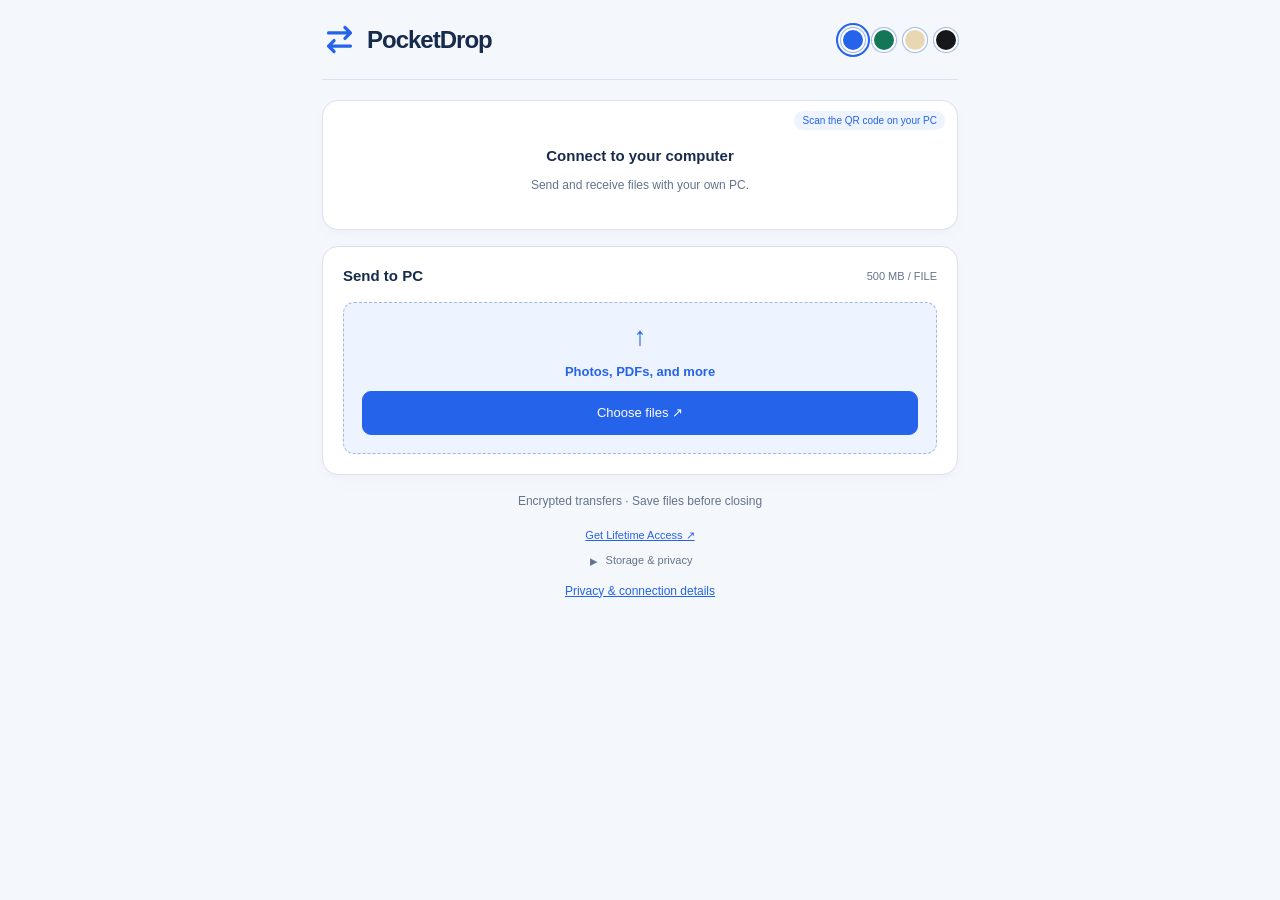
==== phone/index.html @ 86caded1 "Deploy Pro phone transfer companion" ====
<!doctype html><html lang="en"><head><meta charset="utf-8"><meta name="viewport" content="width=device-width,initial-scale=1"><meta name="referrer" content="no-referrer"><title>PocketDrop · File Transfer</title><link rel="stylesheet" href="app.css?v=0.10.14"><script src="theme.js?v=0.10.14"></script><script type="module" src="app.js?v=0.10.14"></script></head><body>
<div class="shell"><header><a class="brand" href="index.html"><img class="brand-icon" src="icons/logo.svg" width="35" height="35" alt="">PocketDrop</a><span class="local-label">Private file transfer</span><div class="theme-picker" role="group" aria-label="Color theme"><button type="button" data-theme-choice="blue" aria-label="Blue theme" title="Blue"></button><button type="button" data-theme-choice="green" aria-label="Green theme" title="Green"></button><button type="button" data-theme-choice="reading" aria-label="Reading theme" title="Reading"></button><button type="button" data-theme-choice="black" aria-label="Black theme" title="Black"></button></div></header>
<div class="layout">
<main><div class="eyebrow">A LITTLE CLOSER. A LOT LESS EMAILING YOURSELF.</div><h1 id="title">My files</h1><p class="intro" id="intro">Phone to PC. Everything in one place.</p>
<div id="notice" role="status" aria-live="polite" hidden></div>
<section class="card pro-preview" hidden><label><input id="pro-mode" type="checkbox"> Pro test · Large files &amp; resume</label><p class="small">Developer preview · up to 10 GB · no payment required for this test</p></section>
<section class="card" id="pc-directory"><h2>Save directly to PC</h2><p id="directory-name" class="small">Choose a folder before connecting</p><button id="choose-directory" class="primary">Choose PC folder</button><p class="small">Incoming files will save in here.</p></section>
<section class="card pairing"><div class="section-heading"><span class="step">01</span><h2 id="pair-heading">Connect Your Phone</h2><span id="connection-status" class="pill">Not connected</span></div>
<div id="device-modes" role="group" aria-label="Connect a device" hidden><button type="button" id="mode-phone" aria-pressed="true">Phone</button><button type="button" id="mode-pc" aria-pressed="false" hidden>PC to PC</button></div>
<div id="pc-share" hidden><p class="small">Choose a receiving folder on both PCs. Create a private link here, or paste one from the other PC.</p><div id="pc-share-start"><button id="create-pc-link" class="primary">Create PC link ↗</button><label for="pc-link-input">Or paste the other PC’s link</label><textarea id="pc-link-input" rows="2" maxlength="3000" autocomplete="off" spellcheck="false" placeholder="Paste private pairing link"></textarea><button id="join-pc" class="secondary">Connect to PC ↗</button></div><div id="pc-share-link" hidden><label for="pc-link-output" id="pc-expiry">Private link · expires in 1 hour</label><textarea id="pc-link-output" rows="2" readonly spellcheck="false"></textarea><button id="copy-pc-link" class="secondary">Copy PC link</button><p class="small">Only share with the PC you trust. Anyone with this code can connect while it is active. Keep Chrome open. Disconnect ends the session.</p></div></div>
<div id="pc-pair"><div class="pair-description"><p>Send and receive with a QR code.</p><button id="connect" class="primary">Connect Phone ↗</button><p class="small">Transfers continue when you close this window.</p></div><div id="qr-area" hidden><img id="qr" alt="Scan this code with your phone to pair securely"><div><strong>Scan with your phone camera</strong><p class="small"><span id="pair-expiry">One phone · expires in 1 hour</span></p><input type="hidden" id="pair-link"></div></div></div>
<div id="phone-pair" hidden><p>Send and receive files with your own PC.</p><button id="join" class="primary">Connect to my PC ↗</button></div>
<div id="paired" hidden><span id="safety-code" hidden></span></div><div class="pair-actions"><button id="disconnect" class="text-button" hidden>Disconnect</button></div>
</section>
<section class="card"><div class="section-heading"><span class="step">02</span><h2 id="send-heading">Choose Files From PC</h2><span class="limit" id="file-limit">500 MB / FILE</span></div>
<label for="destination" id="destination-label">Save to folder</label><select id="destination"><option value="inbox">All files</option></select>
<label class="drop" id="drop" for="file-input"><span class="upload">↑</span><strong id="drop-title">Drop files here</strong><span id="drop-subtitle">Or choose photos, PDFs, and other files</span><span class="choose">Choose files ↗</span></label><input type="file" id="file-input" multiple class="sr-only">
<div id="progress-area" hidden><p id="progress-label"></p><progress id="progress" max="100" value="0" aria-label="File transfer progress"></progress><button id="cancel" class="text-button">Cancel transfer</button></div><p id="transfer-result" role="status" hidden></p>
</section>
<span id="storage-size" hidden></span><button id="phone-recovery" class="text-button" aria-controls="library-panel" aria-expanded="false" hidden>Download didn’t start? Save again</button><section id="library-panel" class="card library" hidden><div class="section-heading"><span class="step">↓</span><h2 id="folder-title">All files</h2><span id="file-count" class="count">0 files</span></div><div id="empty"><span>⇄</span><h3>No files yet</h3><p>Files added from this PC appear here. Phone uploads go to your chosen PC folder.</p></div><ul id="file-list"></ul></section>
<footer><strong id="privacy-summary">Encrypted transfers · Save directly to your PC</strong><div class="footer-actions"><button class="restore-pro-link" type="button" aria-expanded="false" hidden>Already purchased? Restore Pro</button><a class="lifetime-access" href="https://tasnimrimi.github.io/PocketDrop-Website/" target="_blank" rel="noopener noreferrer">Get Lifetime Access ↗</a></div><form id="inline-restore" hidden><label for="inline-restore-key">Recovery key</label><div><input id="inline-restore-key" required autocomplete="off" spellcheck="false" placeholder="pd_…"><button class="primary" type="submit">Restore access</button></div><p id="inline-restore-status" role="status" aria-live="polite" hidden></p></form><details class="storage-details"><summary>Storage &amp; privacy</summary><p id="storage-warning">Phone uploads save directly in the PC folder you choose, without a PocketDrop file copy. Open that folder in File Explorer to use or delete them. Files manually added from this PC and older PocketDrop files still use the encrypted library below; Save and Trash apply only to those library copies. Keep Chrome open during transfers.</p><p>Pairing contacts PeerJS and Google STUN. Transfers use direct WebRTC plus application encryption. Some restricted networks cannot connect; there is no paid relay fallback. User-started transfers continue when the PC popup closes. Click Disconnect to stop. No AI, tracking, or file uploads to a server.</p></details><a href="privacy.html" target="_blank" rel="noopener">Privacy & connection details</a></footer>
</main></div></div></body></html>
---- phone/app.css ----
:root{font-family:"Segoe UI",Arial,sans-serif;color:#254537;background:#f6f7f1;font-synthesis:none;--line:#dce4d6;--muted:#687865}*{box-sizing:border-box}[hidden]{display:none!important}body{margin:0}button,input,select,textarea{font:inherit}button{cursor:pointer}button:disabled{opacity:.5;cursor:wait}a{color:#315e40}.shell{max-width:1220px;margin:auto;padding:0 32px}header{display:flex;align-items:center;justify-content:space-between;padding:27px 0;border-bottom:1px solid var(--line)}.brand{display:flex;align-items:center;gap:10px;font-size:24px;font-weight:750;text-decoration:none;letter-spacing:-1px}.brand>span{background:#244a36;color:#dfedbf;border-radius:11px;width:35px;height:35px;text-align:center;font-size:29px;font-weight:400}.local-label{font-size:12px;color:var(--muted)}.layout{display:grid;grid-template-columns:195px minmax(0,1fr);gap:38px}aside{padding:35px 23px 0 0;border-right:1px solid var(--line)}.sidebar-heading{display:flex;align-items:center;justify-content:space-between}.sidebar-heading h2{font-size:10px;letter-spacing:1.3px;color:#6b7e60}.sidebar-heading button{border:1px solid var(--line);border-radius:7px;background:white;width:29px;height:29px;color:#477044;font-size:21px}nav{margin-top:19px}nav button{display:block;width:100%;text-align:left;overflow-wrap:anywhere;padding:13px 11px;border:0;background:transparent;border-radius:9px;margin-bottom:4px;color:#4a6342;font-size:13px}nav button.selected{background:#e3ecd9;font-weight:650}.storage-note{border-top:1px solid var(--line);margin-top:35px;padding-top:21px;font-size:11px;color:var(--muted);line-height:1.8}.storage-note strong{color:#4f6545;font-size:12px}main{padding:40px 0;min-width:0}.eyebrow{font-size:9px;color:#6c805f;letter-spacing:1.4px;font-weight:650}h1{font-weight:500;font-size:43px;line-height:1.12;letter-spacing:-2px;margin:21px 0 12px}h1 span{color:#77916d}.intro{font-size:14px;color:var(--muted);margin:0 0 28px}.card{background:#ffffffc9;border:1px solid var(--line);border-radius:17px;padding:23px;margin-bottom:20px}.section-heading{display:flex;align-items:center;gap:10px}.section-heading h2{font-size:15px;font-weight:650;margin:0}.step{background:#eff3e8;padding:6px;color:#6c865f;border-radius:6px;font-size:10px}.pill,.count{font-size:10px;margin-left:auto;background:#eaf0e0;color:#557044;padding:7px 11px;border-radius:20px}.pill.connected{background:#d9edd7;color:#315c31}.pair-description>p{font-size:13px;line-height:1.65;color:#62755b}.primary,.secondary{border-radius:8px;padding:11px 16px;font-size:12px;font-weight:600;border:1px solid #315d42}.primary{color:white;background:#315d42}.secondary{color:#315d42;background:transparent}.small{font-size:11px!important;line-height:1.6;color:var(--muted)}.text-button{border:0;background:transparent;text-decoration:underline;text-underline-offset:3px;padding:5px 0;color:#476b3b;font-size:11px}#qr-area{display:flex;gap:26px;align-items:center;margin-top:20px}#qr{width:174px;height:174px;border:1px solid var(--line);border-radius:10px;padding:5px;background:white}#qr-area>div{flex:1;min-width:0}#qr-area strong{font-size:14px}details{font-size:11px;margin-top:10px}summary{cursor:pointer;color:#607653}textarea{width:100%;font-size:10px;border:1px solid var(--line);border-radius:6px;padding:8px;resize:vertical;color:#476240;margin-top:8px}#paired p,#phone-pair p{font-size:12px;line-height:1.6}#safety-code{font-family:monospace;letter-spacing:2px;color:#244d35}.limit{font-size:9px;color:#7b8b70;margin-left:auto}label{font-size:12px;display:block;margin:18px 0 7px}select,input{max-width:100%;padding:9px 11px;border:1px solid #cedac3;border-radius:7px;background:white;color:#416139;font-size:12px}select{width:100%}.drop{display:flex;align-items:center;justify-content:center;flex-direction:column;gap:9px;border:1px dashed #bfd0b0;background:#f7faf1;border-radius:11px;min-height:175px;cursor:pointer;margin:18px 0 0}.drop:hover,.drop.drag{background:#ecf4e2}.drop>strong{font-size:13px;font-weight:550}.drop>span{font-size:11px;color:#738768}.drop .upload{font-size:26px;border:1px solid #d9e4cc;background:#f1f6e9;border-radius:9px;padding:0 10px}.drop .choose{padding:9px 15px;background:#315d42;color:white;border-radius:7px;font-size:11px}.sr-only{position:absolute;width:1px;height:1px;clip:rect(0,0,0,0);overflow:hidden}#progress-label{font-size:11px;overflow-wrap:anywhere}progress{width:100%;height:8px;accent-color:#47723c}#file-list{list-style:none;padding:0;margin:12px 0 0}#file-list li{display:flex;align-items:center;gap:12px;padding:16px 0;border-top:1px solid #e6ecdf;flex-wrap:wrap}.file-icon{padding:12px 8px;border-radius:9px;background:#edf2e4;color:#627b52;font-size:9px;min-width:43px;text-align:center;text-transform:uppercase}.file-info{flex:1;min-width:140px}.file-info strong{font-size:12px;display:block;font-weight:600;overflow-wrap:anywhere}.file-info span{font-size:10px;color:var(--muted)}.file-actions{display:flex;align-items:center;gap:11px}.file-actions button{font-size:11px}.move-select{max-width:130px;padding:8px;font-size:11px}.danger{background:none;border:0;color:#8d4b35;text-decoration:underline;text-underline-offset:3px;font-size:11px}.count{background:none;padding:0;color:#77876e}.section-heading>.danger{margin-left:6px}#empty{text-align:center;padding:30px 0 20px;color:#7a8d6f}#empty>span{font-size:31px;color:#a9ba99}#empty h3{font-size:13px;font-weight:500;margin:9px 0}#empty p{font-size:11px;margin:0}#notice{padding:14px 17px;border-radius:10px;background:#fff0d9;color:#755528;font-size:12px;line-height:1.6;margin-bottom:20px;overflow-wrap:anywhere}#notice.success{background:#e2efd9;color:#386330}footer{border-top:1px solid var(--line);padding-top:21px;margin-top:30px;font-size:10px;line-height:1.8;color:#6c7b62}footer strong{font-size:11px}footer p{margin:9px 0}dialog{border:1px solid var(--line);border-radius:16px;padding:26px;width:min(420px,90vw);color:#254537;background:#fafbf6}dialog::backdrop{background:#19352450}dialog h2{margin:0;font-size:19px}dialog input{width:100%}.dialog-actions{display:flex;justify-content:flex-end;gap:12px;margin-top:22px}#folder-error{color:#914c35;font-size:12px}.phone .layout{display:block}.phone #sidebar{display:none}.phone .shell{max-width:700px}.phone h1{font-size:37px}.phone #pc-pair{display:none}.phone .local-label{font-size:10px}button:focus-visible,a:focus-visible,input:focus-visible,select:focus-visible,textarea:focus-visible{outline:3px solid #88a96f;outline-offset:3px}.drop:has(+input:focus-visible){outline:3px solid #88a96f}@media(max-width:780px){.shell{padding:0 18px}.layout{grid-template-columns:145px minmax(0,1fr);gap:20px}aside{padding-right:13px}h1{font-size:35px}.card{padding:19px}#qr-area{flex-direction:column;align-items:flex-start}.file-actions{flex-wrap:wrap}}@media(max-width:560px){.layout{display:block}aside{border:0;padding:20px 0 0}nav{display:flex;overflow:auto;margin:6px 0 0}nav button{min-width:115px;width:auto;white-space:nowrap}.storage-note{display:none}main{padding-top:25px}.eyebrow{font-size:8px;letter-spacing:1px}.local-label{font-size:10px}.section-heading{gap:7px}.section-heading h2{font-size:14px}#qr-area{align-items:center}.drop>span{font-size:10px}.file-actions{width:100%}.move-select{flex:1;max-width:160px}header{padding:20px 0}}
/* Compact blue interface */
:root{color:#172b4d;background:#f4f7fc;--line:#e0e7f2;--muted:#64748b}a{color:#2563eb}.brand{color:#172b4d}.brand>span{background:#2563eb;color:white}.eyebrow,.step{display:none}header{padding:22px 0}main{padding:28px 0}h1{font-size:30px;letter-spacing:-1px;margin:0 0 8px}.intro{margin-bottom:22px}.card{background:white;border-radius:15px;padding:20px;margin-bottom:16px;box-shadow:0 3px 14px #172b4d03}.sidebar-heading h2{font-size:12px;letter-spacing:0;color:#64748b}.sidebar-heading button{width:34px;height:34px;color:#2563eb;border-color:#d7e2f3}nav button{color:#52627a;font-size:14px}nav button.selected{background:#e5edff;color:#1d4ed8}.storage-note strong{color:#334155}.storage-note p{display:none}.primary,.drop .choose{background:#2563eb;border-color:#2563eb;color:white}.primary,.secondary{min-height:40px;font-size:13px;white-space:nowrap;border-radius:9px}.secondary{background:#f4f8ff;border-color:#d7e4ff;color:#2458bb}.primary:hover,.drop .choose:hover{background:#1d4ed8}.text-button{color:#2563eb;font-size:12px;text-decoration:none;padding:10px 4px;white-space:nowrap}.text-button:hover{text-decoration:underline}.pill{background:#f1f5f9;color:#64748b;font-size:11px}.pill.connected{background:#e8f0ff;color:#1d4ed8}.pair-description{display:flex;align-items:center;flex-wrap:wrap;gap:12px;margin-top:16px}.pair-description>p{margin:0;flex:1;color:#64748b}.pair-description .small{flex-basis:100%;margin:0}.small{font-size:12px!important;color:#64748b}summary{color:#52627a;padding:4px 0}textarea,select,input{color:#334155;border-color:#d7e0ed;font-size:13px}select{min-height:42px}#safety-code{color:#1d4ed8;background:#eff5ff;padding:4px 8px;border-radius:5px}.limit,.count{color:#64748b;font-size:11px}.drop{min-height:96px;flex-direction:row;flex-wrap:wrap;padding:18px;gap:12px;background:#f5f8ff;border-color:#b7cdf8}.drop:hover,.drop.drag{background:#eaf1ff;border-color:#2563eb}.drop .upload{background:#e5eeff;border:0;color:#2563eb}.drop .choose{font-size:13px;padding:11px 15px}#drop-subtitle{display:none}.file-icon{background:#edf3ff;color:#3965b6}.file-info strong{font-size:14px}.file-info span{font-size:12px}.file-actions{gap:8px}.file-actions button{white-space:nowrap}.move-select{min-height:40px}.danger{color:#bd3349;padding:10px 6px;text-decoration:none}.danger:hover{background:#fff1f2;border-radius:8px}#empty{padding:24px 0;color:#64748b}#empty>span{color:#638ddc}#notice.success{background:#e8f0ff;color:#214ea5}progress{accent-color:#2563eb}footer{border:0;padding:0;margin-top:16px;font-size:12px;color:#64748b}footer strong{font-weight:500;font-size:12px}footer details{max-width:700px}footer>a{display:inline-block;margin-top:8px}dialog{background:white;color:#172b4d}dialog::backdrop{background:#13244560}button:focus-visible,a:focus-visible,input:focus-visible,select:focus-visible,textarea:focus-visible,summary:focus-visible{outline:3px solid #93b6ff;outline-offset:3px}.drop:has(+input:focus-visible){outline:3px solid #93b6ff}.phone h1{font-size:28px}.phone .drop{flex-direction:column}.phone .drop .choose,.phone #join{width:100%;text-align:center}.phone #join{margin:8px 0}.phone .file-actions{width:100%}@media(max-width:950px){.file-actions{width:100%;flex-wrap:wrap}}@media(max-width:560px){h1{font-size:28px}.card{padding:18px}.pair-description>p{flex-basis:100%}.pair-description>.primary{width:100%}.file-info strong{font-size:13px}.drop>span{font-size:12px}.section-heading h2{font-size:15px}.local-label{font-size:11px}.move-select{flex:1;min-width:100px}.file-actions{gap:6px}}
.storage-note strong{display:block;margin-bottom:6px}.pairing:has(.pill.connected) .pair-description,.pairing:has(.pill.connected) #phone-pair>p{display:none}
/* The toolbar popup uses the same file manager and storage as the full page. */
body.popup{width:420px;height:580px;overflow:auto}.popup .shell{padding:0 14px}.popup header{height:60px;padding:12px 0;position:sticky;top:0;background:#f4f7fc;z-index:2}.popup .brand{font-size:20px}.popup .brand>span{width:30px;height:30px;font-size:25px}.popup .layout{display:flex;flex-direction:column;gap:0}.popup aside{padding:12px 0 0;border:0}.popup nav{display:flex;overflow:auto;gap:5px;margin:5px 0 0}.popup nav button{width:auto;min-width:80px;white-space:nowrap;padding:9px 12px;font-size:12px}.popup .storage-note,.popup #title,.popup .intro{display:none}.popup main{padding:12px 0}.popup .card{padding:14px;margin-bottom:12px;border-radius:12px}.popup .section-heading h2{font-size:14px}.popup .pair-description{margin-top:10px;gap:7px}.popup .pair-description>p:first-child{display:none}.popup .pair-description>.primary{width:100%;padding:9px}.popup .pair-description .small{font-size:11px!important}.popup #qr-area{margin-top:10px;gap:8px}.popup #qr{width:152px;height:152px}.popup #qr-area strong{font-size:12px}.popup #qr-area .small{margin:5px 0}.popup label{margin-top:10px}.popup .drop{min-height:65px;padding:12px;margin-top:10px}.popup .drop .upload{display:none}.popup .drop .choose{padding:9px 12px}.popup #empty{padding:12px 0}.popup #empty>span{display:none}.popup .file-actions{width:100%}.popup footer{font-size:11px}.popup #notice{padding:10px 12px;font-size:12px}.popup .pairing:has(.pill.connected)::after{content:'Keep this popup open during transfers.';display:block;font-size:11px;color:#64748b;margin-top:6px}
/* Pairing card: centered heading and left/right actions. */
.pairing>.section-heading{flex-direction:column;justify-content:center;align-items:center;text-align:center}.pairing>.section-heading .pill{margin:4px 0 0}.pairing:has(#qr-area:not([hidden])) #connection-status{display:none}.pair-actions{display:flex;align-items:center;justify-content:space-between;gap:12px;margin-top:10px}.pair-actions #copy-link{display:none;margin-left:auto}.pairing:has(#qr-area:not([hidden])) #copy-link{display:block}
/* Folders follow transfer controls; contents open on selection. */
.layout{display:block}#sidebar,.popup #sidebar{border:0;padding:6px 0 16px;margin:0}#sidebar .storage-note{display:none}#folders,.popup #folders{display:flex;flex-direction:column;gap:4px;overflow:visible;margin-top:10px}#folders button,.popup #folders button{width:100%;text-align:left;margin:0;padding:12px;border:1px solid var(--line);background:white;border-radius:9px}#folders button.selected{background:#e5edff;border-color:#b7cdf8}.pairing{position:relative}.pairing>.section-heading{padding-top:26px}.pairing>.section-heading .pill{position:absolute;top:10px;right:12px;font-size:10px;max-width:80%;padding:4px 8px;margin:0}.pair-description .small,.popup .pair-description .small,.popup .pairing:has(.pill.connected)::after{text-align:center;width:100%}.file-number{font-size:12px;color:#64748b;min-width:22px;text-align:center;font-variant-numeric:tabular-nums}
/* Use an inset keyboard focus cue instead of an outer ring on folder menus. */
select:focus-visible{outline:none;border-color:#2563eb;box-shadow:inset 0 0 0 1px #2563eb}
/* A user-started session continues outside the popup. */
.popup .pairing:has(.pill.connected)::after{content:'Transfers continue when you close this popup.'}
/* Thin transfer track and compact file actions. */
#progress-area{display:flex;flex-wrap:wrap;align-items:center;justify-content:space-between;margin-top:10px;gap:4px}#progress{order:-1;display:block;flex-basis:100%;width:100%;height:5px;border:0;border-radius:10px;overflow:hidden;appearance:none;background:#e5edff}#progress::-webkit-progress-bar{background:#e5edff;border-radius:10px}#progress::-webkit-progress-value{background:#2563eb;border-radius:10px;transition:width .12s linear}#progress::-moz-progress-bar{background:#2563eb;border-radius:10px}#progress-label{font-size:11px;margin:5px 0;max-width:75%}#cancel{font-size:11px;padding:4px}#transfer-result{font-size:12px;color:#2458bb;margin:10px 0 0}.file-actions .icon-button{display:grid;place-items:center;width:36px;height:36px;min-height:36px;padding:8px;flex-shrink:0}.icon-button svg{width:18px;height:18px}.move-select{min-width:115px}select:focus-visible{outline:none;box-shadow:none;border-color:#93b6ff}
.brand .brand-icon{display:block;width:35px;height:35px;background:transparent;border-radius:0}.popup .brand .brand-icon{width:30px;height:30px}
body:not(.phone) #destination,body:not(.phone) #destination-label{display:none}body:not(.phone) .card:has(#send-heading)>.section-heading{position:relative;justify-content:center;padding-top:20px;text-align:center}body:not(.phone) .card:has(#send-heading) .limit{position:absolute;top:0;right:0;font-size:9px}#transfer-result{text-align:center}
/* The connected card shows only status and its disconnect action. */
.pairing:has(.pill.connected) #pair-heading,.pairing:has(.pill.connected) #paired{display:none}.pairing:has(.pill.connected)>.section-heading{padding-top:0}.pairing:has(.pill.connected) .pill{position:static;margin:0;font-size:13px}.popup .pairing:has(.pill.connected)::after{display:none}
/* Compact file rows: filename left, type and phone action top right. */
#file-list li{display:grid;grid-template-columns:18px minmax(0,1fr) auto;align-items:start;column-gap:10px;row-gap:10px}.file-number{padding-top:3px;min-width:0}.file-info{min-width:0}.file-info strong{display:-webkit-box;-webkit-box-orient:vertical;-webkit-line-clamp:2;overflow:hidden;overflow-wrap:anywhere;line-height:1.4}.file-info span{font-size:11px}.file-meta{display:flex;flex-direction:column;align-items:flex-end;gap:4px;min-width:65px}.file-meta .file-icon{display:inline-block;min-width:0;height:auto;padding:3px 6px;border:1px solid #dbe7fd;border-radius:5px;font-size:9px;line-height:1.2;background:#f5f8ff}.file-meta .text-button{font-size:11px;padding:2px 0;line-height:1.4}.file-actions{grid-column:2/-1;min-width:0;width:100%;flex-wrap:nowrap}.file-actions .move-select{flex:1;max-width:none;min-width:0}.file-actions .secondary.icon-button{background:transparent;border:1px solid transparent;box-shadow:none}.file-actions .secondary.icon-button:hover{background:#edf3ff;border-color:#d7e4ff}.file-actions .secondary.icon-button:active{background:#dce9ff;border-color:#b7cdf8}
/* Keep the phone action beside the file type; balance the lower actions. */
.file-meta{flex-direction:row;align-items:center;gap:10px;min-width:0}.file-meta .text-button{order:-1}.file-actions{grid-column:1/-1;display:grid;grid-template-columns:40px minmax(0,1fr) 40px;gap:12px;align-items:center}.file-actions .icon-button{justify-self:center}.file-actions .move-select{width:100%;max-width:none;min-width:0}.phone .file-actions{display:flex;justify-content:space-between}.phone .file-actions .icon-button{flex-shrink:0}
/* Center the active session's red disconnect action. */
.pairing:has(.pill.connected) .pair-actions{justify-content:center}#disconnect{color:#bd3349}#disconnect:hover{background:#fff1f2;border-radius:8px}#disconnect:active{background:#ffe4e8}
/* Keep the phone landing screen focused on connecting. */
.phone .local-label,.phone #title,.phone #intro{display:none}.phone #pair-heading,.phone #phone-pair>p{text-align:center}.phone main{padding-top:20px}
/* Make the file library and individual rows easier to distinguish. */
.card.library{border:1px solid #9eb9e3}#file-list li{border-top:1px solid #b4c8e7}
/* Center footer labels and privacy links. */
footer{text-align:center}footer details{margin-left:auto;margin-right:auto}footer summary{list-style-position:inside}
/* Four local, persistent color themes. */
:root{--page:#f4f7fc;--surface:#fff;--ink:#172b4d;--muted:#64748b;--accent:#2563eb;--accent-ink:#fff;--tint:#edf3ff;--line:#d8e2f0;--edge:#9eb9e3;--danger:#bd3349;--danger-bg:#fff1f2;color-scheme:light}
:root[data-theme=green]{--page:#f1f7f4;--surface:#fff;--ink:#183e32;--muted:#527064;--accent:#147557;--tint:#e4f2eb;--line:#d0e4d9;--edge:#85b49e;--danger:#ad3046;--danger-bg:#fff1f2}
:root[data-theme=reading]{--page:#f3ecdc;--surface:#fff9eb;--ink:#493b2b;--muted:#77664e;--accent:#86602c;--tint:#eee1c8;--line:#dfcfb0;--edge:#b49a72;--danger:#a23b2c;--danger-bg:#f9e4d5}
:root[data-theme=black]{--page:#111317;--surface:#1b1e24;--ink:#edf1f7;--muted:#abb6c8;--accent:#93b8ff;--accent-ink:#101827;--tint:#29364d;--line:#394352;--edge:#63748d;--danger:#ff9da7;--danger-bg:#46272d;color-scheme:dark}
body{background:var(--page);color:var(--ink)}.popup header{background:var(--page)}.brand,dialog,.section-heading h2,.file-info strong{color:var(--ink)}a,.text-button,.secondary,.file-actions .secondary.icon-button{color:var(--accent)}.card,dialog,select,input,textarea{background:var(--surface);color:var(--ink);border-color:var(--line)}.card.library{border-color:var(--edge)}header,#file-list li,.storage-note{border-color:var(--line)}.primary,.drop .choose{background:var(--accent);color:var(--accent-ink);border-color:var(--accent)}.primary:hover,.drop .choose:hover{background:var(--accent);filter:brightness(.92)}.secondary,.pill,.pill.connected,.file-meta .file-icon,.drop,.drop .upload,#safety-code,#notice.success{background:var(--tint);color:var(--accent);border-color:var(--line)}.drop{border-color:var(--edge)}.drop:hover,.drop.drag{background:var(--tint);border-color:var(--accent)}#folders button,.popup #folders button,.sidebar-heading button{background:var(--surface);color:var(--ink);border-color:var(--line)}#folders button.selected{background:var(--tint);color:var(--accent);border-color:var(--edge)}.sidebar-heading button{color:var(--accent)}.small,.intro,.local-label,.pair-description>p,#paired p,#phone-pair p,.file-info span,.count,.limit,.file-number,footer,details,summary,.storage-note,.sidebar-heading h2,#empty,.popup .pairing::after{color:var(--muted)}#empty h3,.storage-note strong{color:var(--ink)}#empty>span{color:var(--accent)}#transfer-result{color:var(--accent)}.danger,#disconnect,#folder-error{color:var(--danger)}.danger:hover,#disconnect:hover,#disconnect:active{background:var(--danger-bg)}.file-actions .secondary.icon-button{background:transparent;border-color:transparent}.file-actions .secondary.icon-button:hover,.file-actions .secondary.icon-button:active{background:var(--tint);border-color:var(--edge)}#progress{background:var(--tint);accent-color:var(--accent)}#progress::-webkit-progress-bar{background:var(--tint)}#progress::-webkit-progress-value{background:var(--accent)}#progress::-moz-progress-bar{background:var(--accent)}select:focus-visible{border-color:var(--accent)}button:focus-visible,a:focus-visible,input:focus-visible,textarea:focus-visible,summary:focus-visible{outline-color:var(--accent)}
.theme-picker{display:flex;align-items:center;gap:7px;margin-left:auto;padding-left:12px}.theme-picker button{width:24px;height:24px;min-width:24px;border:2px solid var(--surface);border-radius:50%;padding:0;box-shadow:0 0 0 1px var(--edge);cursor:pointer}.theme-picker button[aria-pressed=true]{outline:2px solid var(--accent);outline-offset:3px}.theme-picker button[data-theme-choice=blue]{background:#2563eb}.theme-picker button[data-theme-choice=green]{background:#147557}.theme-picker button[data-theme-choice=reading]{background:#e9d7b3}.theme-picker button[data-theme-choice=black]{background:#15171b}header>.local-label{display:none}:root[data-theme=black] .brand-icon{filter:brightness(1.8) saturate(.65)}
:root{background:var(--page);color:var(--ink)}
/* An unavailable phone action is not a loading operation. */
.file-meta button:disabled{cursor:default}
/* Clear numbered badges beside each file. */
.file-number{display:grid;place-items:center;min-width:24px;height:24px;padding:0;border-radius:8px;background:#dbeafe;color:#173b80;font-weight:700;font-size:12px}#file-list li{grid-template-columns:24px minmax(0,1fr) auto}:root[data-theme=black] .file-number{background:#93b8ff;color:#10234a}
/* The pairing card has one centered action. */
.pair-actions{justify-content:center}

/* Match the phone's two primary actions, including the drop-zone inset. */
.phone #phone-pair{padding-inline:19px}
.phone #join,.phone .drop .choose{display:block;box-sizing:border-box;width:100%;min-height:44px;padding:11px 15px;border:1px solid var(--accent);border-radius:9px;font-size:13px;font-weight:500;line-height:20px;text-align:center}

.phone #pc-directory{display:none}#pc-directory{text-align:center}#pc-directory h2{font-size:15px}#directory-name{overflow-wrap:anywhere}#choose-directory{font-weight:500}

/* Refined cards; preserve the existing order and layout. */
.card,.popup .card{border-radius:16px;border-color:var(--line);box-shadow:0 2px 6px #10234405,0 8px 24px #10234404}
.card.library{border-color:var(--edge)}
#pc-directory,.popup #pc-directory{padding-block:24px}
#pc-directory h2{margin:4px 0 14px;font-weight:650}
#pc-directory>.small:last-child{margin-bottom:4px}
.pairing,.popup .pairing{padding-bottom:22px}
.pair-description{justify-content:center}
#choose-directory,#connect,.popup .pair-description>#connect{display:inline-flex;align-items:center;justify-content:center;width:174px;max-width:100%;height:44px;min-height:44px;padding:0 16px;border-radius:10px;font-size:13px;font-weight:600;line-height:20px;box-shadow:0 2px 4px #1023440d}
#connect{margin-inline:auto}
.primary{transition:background .15s,box-shadow .15s,filter .15s}
.primary:active{box-shadow:none}
:root[data-theme=black] .card{box-shadow:0 2px 8px #0002}

#directory-name.folder-chosen{color:#2563eb;font-weight:700}
:root[data-theme=black] #directory-name.folder-chosen{color:#93b8ff}

/* A flat list appears only when there are PC files to send. */
body:not(.phone) .file-actions{grid-template-columns:40px 40px;justify-content:center;gap:24px}


/* Center both file actions on mobile, matching the popup. */
.phone .file-actions{display:grid;grid-template-columns:40px 40px;justify-content:center;gap:24px}

#phone-recovery{display:block;margin:8px auto 12px;text-align:center;white-space:normal}

/* Desktop pairing modes keep all transfers inside the popup. */
#device-modes{display:flex;justify-content:center;gap:6px;margin:12px 0}#device-modes button{padding:8px 18px;border:1px solid var(--line);border-radius:8px;background:var(--surface);color:var(--ink)}#device-modes button[aria-pressed=true]{background:var(--tint);color:var(--accent);border-color:var(--accent)}#pc-share{text-align:center}#pc-share label{display:block;margin:14px 0 7px;text-align:left;font-size:12px}#pc-share textarea{width:100%;box-sizing:border-box;resize:vertical;font-size:12px;padding:10px;border-radius:8px}#pc-share button{margin:8px auto}#pc-share .small{line-height:1.5}.phone #device-modes,.phone #pc-share{display:none}.pairing:has(.pill.connected) #pc-share{display:none}

.pro-preview{text-align:center}.pro-preview label{display:flex;justify-content:center;align-items:center;gap:8px;font-weight:600}.pro-preview input{width:16px;height:16px;margin:0}.pro-preview p{margin-bottom:0}.phone .pro-preview{display:none}.phone.pro-phone #pc-directory{display:block}.pro-phone #pc-directory h2{text-align:center}

#pc-discovery{text-align:center;margin-top:16px}#pc-discovery>label{display:block;text-align:left;font-size:12px;margin-bottom:6px}#discovery-name{box-sizing:border-box;width:100%;border:1px solid var(--line);border-radius:9px;padding:11px;color:var(--ink);background:var(--surface)}#discovery-start{margin:12px 0 0}#pc-discovery h3{font-size:15px;text-align:left;margin-top:18px}#discovery-peers{list-style:none;padding:0;margin:0}#discovery-peers li{display:flex;align-items:center;justify-content:space-between;gap:12px;padding:12px 0;border-bottom:1px solid var(--line)}#discovery-peers strong{overflow-wrap:anywhere;text-align:left}#discovery-peers button{flex-shrink:0}.discovery-request{padding:12px;border:1px solid var(--accent);border-radius:10px;background:var(--tint);margin:12px 0}.discovery-request button{margin:4px 8px}#discovery-countdown{font-weight:600;color:var(--accent)}.phone #pc-discovery{display:none}

.discovery-actions{display:flex;align-items:center;justify-content:center;gap:20px;flex-wrap:wrap}.discovery-actions #discovery-outgoing:empty{display:none}
/* Keep the upgrade link beside the storage disclosure. */
.footer-actions{display:flex;align-items:center;justify-content:center;gap:26px;width:100%;margin:14px auto 0}.footer-actions .restore-pro-link{flex:0 0 auto}.footer-actions .lifetime-access{display:inline-flex;align-items:center;flex:0 0 auto;font-size:11px;line-height:1.5;white-space:nowrap;min-height:17px}.storage-details{margin:8px auto 0;text-align:center;max-width:700px}.storage-details summary{display:inline-flex;align-items:center;gap:6px;padding:0;list-style:none;cursor:pointer;font-size:11px;line-height:1.5;white-space:nowrap;min-height:17px}.storage-details summary::-webkit-details-marker{display:none}.storage-details summary::before{content:'▸';display:inline-flex;align-items:center;justify-content:center;width:12px;font-size:15px;line-height:1;transform-origin:center}.storage-details[open] summary::before{transform:rotate(90deg)}.storage-details p{text-align:center}
.restore-pro-link{display:inline-flex;align-items:center;margin:0;padding:0;border:0;background:transparent;color:var(--accent);font-size:11px;line-height:1.5;text-decoration:underline;text-underline-offset:3px;cursor:pointer;white-space:nowrap;min-height:17px}.restore-pro-link[hidden]{display:none!important}
#inline-restore{max-width:430px;margin:10px auto 0;padding:0;border:0;border-radius:0;background:transparent;text-align:left}#inline-restore label{margin:0 0 6px;font-size:11px;color:var(--muted)}#inline-restore>div{display:flex;gap:8px;align-items:center}#inline-restore input{flex:1;min-width:0}#inline-restore input:focus-visible{outline:none;outline-offset:0;border-color:var(--line);box-shadow:none}#inline-restore .primary{flex:0 0 auto;padding:9px 12px;min-height:38px}#inline-restore-status{margin:8px 0 0;text-align:center;color:var(--accent);font-size:11px}
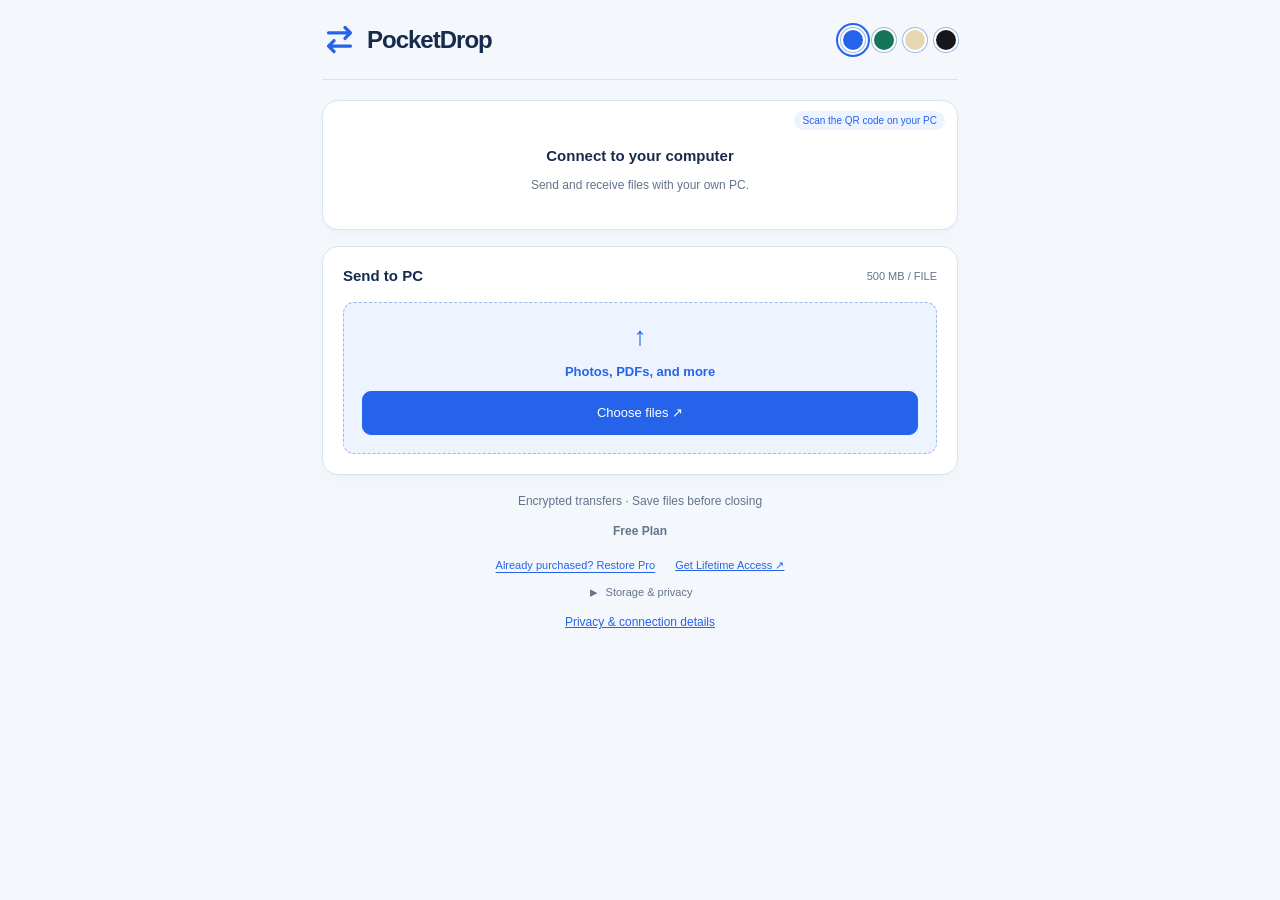
==== commit 239829ba: "Add plan and restore links to mobile footer" ====
--- a/phone/index.html
+++ b/phone/index.html
@@ -1,9 +1,9 @@
-<!doctype html><html lang="en"><head><meta charset="utf-8"><meta name="viewport" content="width=device-width,initial-scale=1"><meta name="referrer" content="no-referrer"><title>PocketDrop · File Transfer</title><link rel="stylesheet" href="app.css?v=0.10.14"><script src="theme.js?v=0.10.14"></script><script type="module" src="app.js?v=0.10.14"></script></head><body>
+<!doctype html><html lang="en"><head><meta charset="utf-8"><meta name="viewport" content="width=device-width,initial-scale=1"><meta name="referrer" content="no-referrer"><title>PocketDrop · File Transfer</title><link rel="stylesheet" href="app.css?v=0.10.16"><script src="theme.js?v=0.10.16"></script><script type="module" src="app.js?v=0.10.16"></script></head><body>
 <div class="shell"><header><a class="brand" href="index.html"><img class="brand-icon" src="icons/logo.svg" width="35" height="35" alt="">PocketDrop</a><span class="local-label">Private file transfer</span><div class="theme-picker" role="group" aria-label="Color theme"><button type="button" data-theme-choice="blue" aria-label="Blue theme" title="Blue"></button><button type="button" data-theme-choice="green" aria-label="Green theme" title="Green"></button><button type="button" data-theme-choice="reading" aria-label="Reading theme" title="Reading"></button><button type="button" data-theme-choice="black" aria-label="Black theme" title="Black"></button></div></header>
 <div class="layout">
 <main><div class="eyebrow">A LITTLE CLOSER. A LOT LESS EMAILING YOURSELF.</div><h1 id="title">My files</h1><p class="intro" id="intro">Phone to PC. Everything in one place.</p>
 <div id="notice" role="status" aria-live="polite" hidden></div>
-<section class="card pro-preview" hidden><label><input id="pro-mode" type="checkbox"> Pro test · Large files &amp; resume</label><p class="small">Developer preview · up to 10 GB · no payment required for this test</p></section>
+<input id="pro-mode" type="checkbox" hidden>
 <section class="card" id="pc-directory"><h2>Save directly to PC</h2><p id="directory-name" class="small">Choose a folder before connecting</p><button id="choose-directory" class="primary">Choose PC folder</button><p class="small">Incoming files will save in here.</p></section>
 <section class="card pairing"><div class="section-heading"><span class="step">01</span><h2 id="pair-heading">Connect Your Phone</h2><span id="connection-status" class="pill">Not connected</span></div>
 <div id="device-modes" role="group" aria-label="Connect a device" hidden><button type="button" id="mode-phone" aria-pressed="true">Phone</button><button type="button" id="mode-pc" aria-pressed="false" hidden>PC to PC</button></div>
--- a/phone/app.css
+++ b/phone/app.css
@@ -88,4 +88,6 @@
 /* Keep the upgrade link beside the storage disclosure. */
 .footer-actions{display:flex;align-items:center;justify-content:center;gap:26px;width:100%;margin:14px auto 0}.footer-actions .restore-pro-link{flex:0 0 auto}.footer-actions .lifetime-access{display:inline-flex;align-items:center;flex:0 0 auto;font-size:11px;line-height:1.5;white-space:nowrap;min-height:17px}.storage-details{margin:8px auto 0;text-align:center;max-width:700px}.storage-details summary{display:inline-flex;align-items:center;gap:6px;padding:0;list-style:none;cursor:pointer;font-size:11px;line-height:1.5;white-space:nowrap;min-height:17px}.storage-details summary::-webkit-details-marker{display:none}.storage-details summary::before{content:'▸';display:inline-flex;align-items:center;justify-content:center;width:12px;font-size:15px;line-height:1;transform-origin:center}.storage-details[open] summary::before{transform:rotate(90deg)}.storage-details p{text-align:center}
 .restore-pro-link{display:inline-flex;align-items:center;margin:0;padding:0;border:0;background:transparent;color:var(--accent);font-size:11px;line-height:1.5;text-decoration:underline;text-underline-offset:3px;cursor:pointer;white-space:nowrap;min-height:17px}.restore-pro-link[hidden]{display:none!important}
+#license-plan{display:block;text-align:center;font-size:12px;font-weight:600;color:var(--muted);margin:8px 0}.phone footer{text-align:center}.phone footer>strong{display:block;text-align:center}.phone .footer-actions{justify-content:center;gap:20px;flex-wrap:nowrap}.phone .storage-details{margin-top:10px}.phone footer>a{display:inline-block;margin-top:8px}
+@media(max-width:360px){.phone .footer-actions{gap:14px}.phone .restore-pro-link,.phone .footer-actions .lifetime-access{font-size:10px}}
 #inline-restore{max-width:430px;margin:10px auto 0;padding:0;border:0;border-radius:0;background:transparent;text-align:left}#inline-restore label{margin:0 0 6px;font-size:11px;color:var(--muted)}#inline-restore>div{display:flex;gap:8px;align-items:center}#inline-restore input{flex:1;min-width:0}#inline-restore input:focus-visible{outline:none;outline-offset:0;border-color:var(--line);box-shadow:none}#inline-restore .primary{flex:0 0 auto;padding:9px 12px;min-height:38px}#inline-restore-status{margin:8px 0 0;text-align:center;color:var(--accent);font-size:11px}
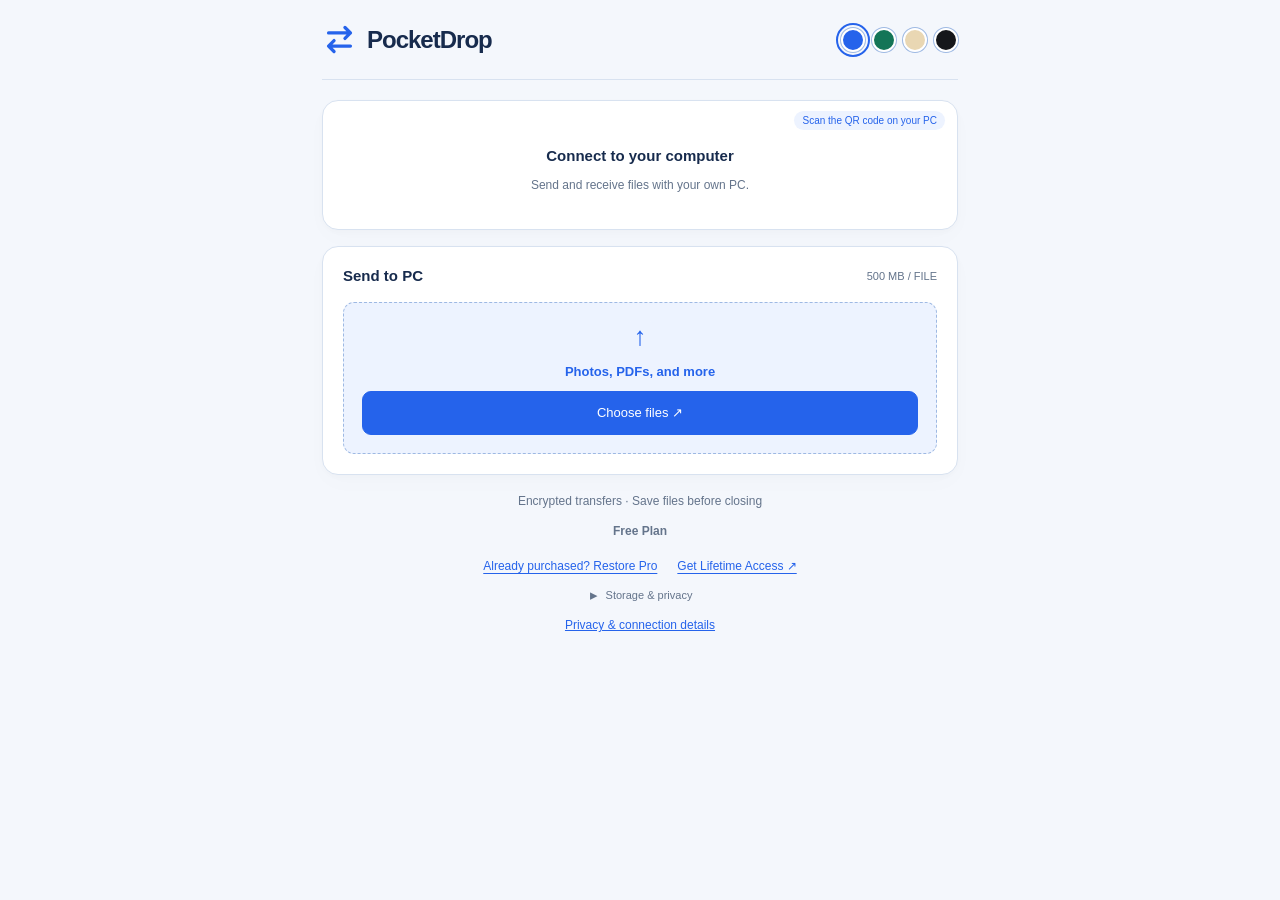
==== commit 77c53d75: "Improve mobile footer link readability" ====
--- a/phone/index.html
+++ b/phone/index.html
@@ -1,4 +1,4 @@
-<!doctype html><html lang="en"><head><meta charset="utf-8"><meta name="viewport" content="width=device-width,initial-scale=1"><meta name="referrer" content="no-referrer"><title>PocketDrop · File Transfer</title><link rel="stylesheet" href="app.css?v=0.10.16"><script src="theme.js?v=0.10.16"></script><script type="module" src="app.js?v=0.10.16"></script></head><body>
+<!doctype html><html lang="en"><head><meta charset="utf-8"><meta name="viewport" content="width=device-width,initial-scale=1"><meta name="referrer" content="no-referrer"><title>PocketDrop · File Transfer</title><link rel="stylesheet" href="app.css?v=0.10.18"><script src="theme.js?v=0.10.18"></script><script type="module" src="app.js?v=0.10.18"></script></head><body>
 <div class="shell"><header><a class="brand" href="index.html"><img class="brand-icon" src="icons/logo.svg" width="35" height="35" alt="">PocketDrop</a><span class="local-label">Private file transfer</span><div class="theme-picker" role="group" aria-label="Color theme"><button type="button" data-theme-choice="blue" aria-label="Blue theme" title="Blue"></button><button type="button" data-theme-choice="green" aria-label="Green theme" title="Green"></button><button type="button" data-theme-choice="reading" aria-label="Reading theme" title="Reading"></button><button type="button" data-theme-choice="black" aria-label="Black theme" title="Black"></button></div></header>
 <div class="layout">
 <main><div class="eyebrow">A LITTLE CLOSER. A LOT LESS EMAILING YOURSELF.</div><h1 id="title">My files</h1><p class="intro" id="intro">Phone to PC. Everything in one place.</p>
--- a/phone/app.css
+++ b/phone/app.css
@@ -86,8 +86,8 @@
 
 .discovery-actions{display:flex;align-items:center;justify-content:center;gap:20px;flex-wrap:wrap}.discovery-actions #discovery-outgoing:empty{display:none}
 /* Keep the upgrade link beside the storage disclosure. */
-.footer-actions{display:flex;align-items:center;justify-content:center;gap:26px;width:100%;margin:14px auto 0}.footer-actions .restore-pro-link{flex:0 0 auto}.footer-actions .lifetime-access{display:inline-flex;align-items:center;flex:0 0 auto;font-size:11px;line-height:1.5;white-space:nowrap;min-height:17px}.storage-details{margin:8px auto 0;text-align:center;max-width:700px}.storage-details summary{display:inline-flex;align-items:center;gap:6px;padding:0;list-style:none;cursor:pointer;font-size:11px;line-height:1.5;white-space:nowrap;min-height:17px}.storage-details summary::-webkit-details-marker{display:none}.storage-details summary::before{content:'▸';display:inline-flex;align-items:center;justify-content:center;width:12px;font-size:15px;line-height:1;transform-origin:center}.storage-details[open] summary::before{transform:rotate(90deg)}.storage-details p{text-align:center}
-.restore-pro-link{display:inline-flex;align-items:center;margin:0;padding:0;border:0;background:transparent;color:var(--accent);font-size:11px;line-height:1.5;text-decoration:underline;text-underline-offset:3px;cursor:pointer;white-space:nowrap;min-height:17px}.restore-pro-link[hidden]{display:none!important}
+.footer-actions{display:flex;align-items:center;justify-content:center;gap:26px;width:100%;margin:14px auto 0}.footer-actions .restore-pro-link{flex:0 0 auto}.footer-actions .lifetime-access{display:inline-flex;align-items:center;flex:0 0 auto;font-size:12px;line-height:1.6;white-space:nowrap;min-height:20px;text-decoration-line:underline;text-decoration-thickness:1px;text-underline-offset:3px}.storage-details{margin:8px auto 0;text-align:center;max-width:700px}.storage-details summary{display:inline-flex;align-items:center;gap:6px;padding:0;list-style:none;cursor:pointer;font-size:11px;line-height:1.5;white-space:nowrap;min-height:17px}.storage-details summary::-webkit-details-marker{display:none}.storage-details summary::before{content:'▸';display:inline-flex;align-items:center;justify-content:center;width:12px;font-size:15px;line-height:1;transform-origin:center}.storage-details[open] summary::before{transform:rotate(90deg)}.storage-details p{text-align:center}
+.restore-pro-link{display:inline-flex;align-items:center;margin:0;padding:0;border:0;background:transparent;color:var(--accent);font-size:12px;line-height:1.6;text-decoration-line:underline;text-decoration-thickness:1px;text-underline-offset:3px;cursor:pointer;white-space:nowrap;min-height:20px}.restore-pro-link[hidden]{display:none!important}
 #license-plan{display:block;text-align:center;font-size:12px;font-weight:600;color:var(--muted);margin:8px 0}.phone footer{text-align:center}.phone footer>strong{display:block;text-align:center}.phone .footer-actions{justify-content:center;gap:20px;flex-wrap:nowrap}.phone .storage-details{margin-top:10px}.phone footer>a{display:inline-block;margin-top:8px}
-@media(max-width:360px){.phone .footer-actions{gap:14px}.phone .restore-pro-link,.phone .footer-actions .lifetime-access{font-size:10px}}
+@media(max-width:360px){.phone .footer-actions{gap:8px;flex-wrap:wrap}}
 #inline-restore{max-width:430px;margin:10px auto 0;padding:0;border:0;border-radius:0;background:transparent;text-align:left}#inline-restore label{margin:0 0 6px;font-size:11px;color:var(--muted)}#inline-restore>div{display:flex;gap:8px;align-items:center}#inline-restore input{flex:1;min-width:0}#inline-restore input:focus-visible{outline:none;outline-offset:0;border-color:var(--line);box-shadow:none}#inline-restore .primary{flex:0 0 auto;padding:9px 12px;min-height:38px}#inline-restore-status{margin:8px 0 0;text-align:center;color:var(--accent);font-size:11px}
